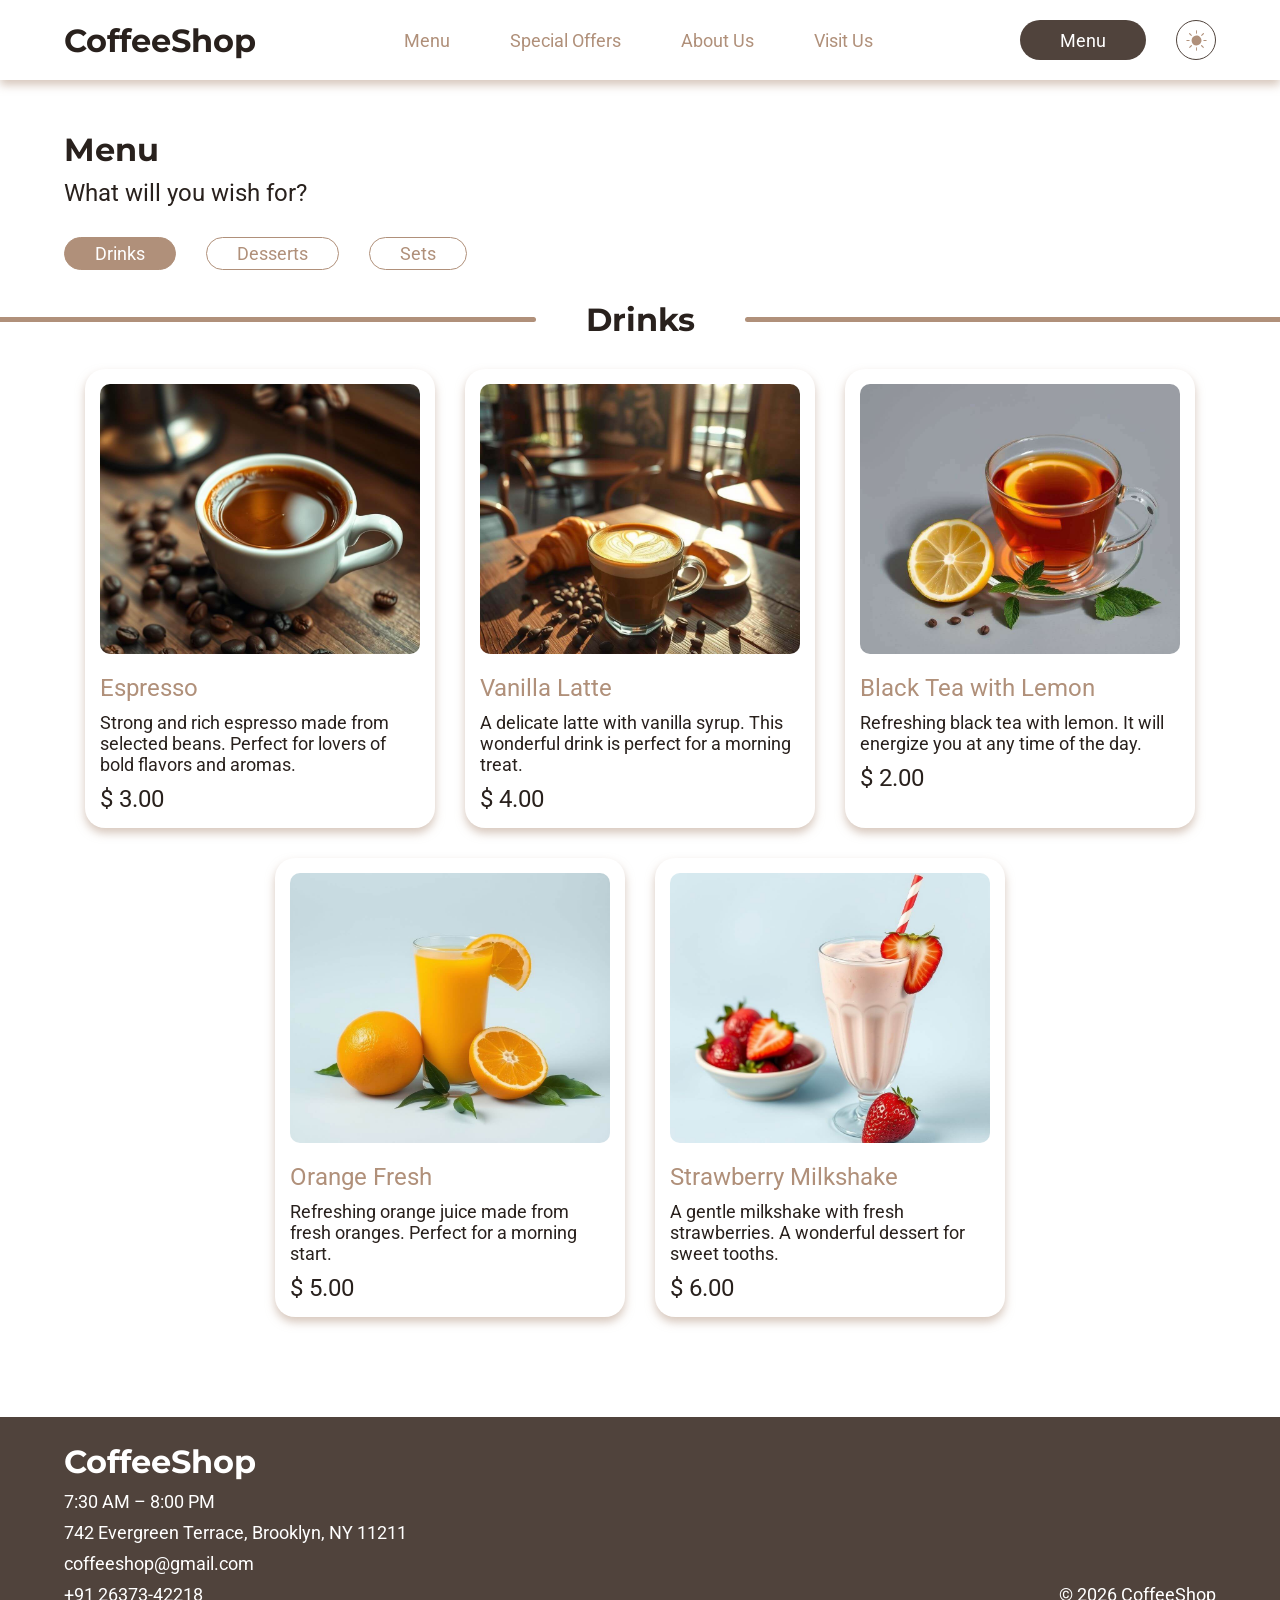
==== menu.html @ b41d5127 "fix: fix footer" ====
<!DOCTYPE html>
<html lang="en">
<head>
  <meta charset="UTF-8">
  <meta name="viewport" content="width=device-width, initial-scale=1.0">
  <link rel="stylesheet" href="css/style.css">
  <link rel="icon" href="assets/images/favicon.ico">
  <title>Menu</title>
</head>
<body id="body" class="light">
  <header class="header drop-shadow">
    <div class="flex-row main-container header__container">
      <h1 class="font-title-1"><a href="index.html">CoffeeShop</a></h1>
      <nav class="desktop">
        <ul class="flex-row gap-60">
          <li><a class="font-body accent-text" href="index.html#menu">Menu</a></li>
          <li><a class="font-body accent-text" href="index.html#specialOffers">Special Offers</a></li>
          <li><a class="font-body accent-text" href="index.html#aboutUs">About Us</a></li>
          <li><a class="font-body accent-text" href="index.html#visitUs">Visit Us</a></li>
        </ul>
      </nav>
      <div class="flex-row gap-30">
        <button class="main-button desktop" onclick="window.location.href='menu.html'">Menu</button>
        <button class="icon-button" onclick="changeTheme()" id="themeButton"><img src="assets/images/dark-theme.svg" alt="Change theme" id="themeButtonIcon"></button>
      </div>
    </div>
  </header>
  <main class="flex-col gap-30">
    <div class="backdrop" id="backdrop">
      <div class="flex-row gap-20 modal-window drop-shadow" id="modalWindow">
      </div>
    </div>
    <section class="main-container top-section">
      <div class="flex-col gap-10">
        <h1 class="font-title-1">Menu</h1>
        <p class="font-title-2">What will you wish for?</p>
      </div>
    </section>
    <section class="main-container flex-row gap-30 pins">
      <button class="pin active" id="drinksPin">Drinks</button>
      <button class="pin" id="dessertsPin">Desserts</button>
      <button class="pin" id="setsPin">Sets</button>
    </section>
    <section id="desserts">
      <div class="menu-section-heading">
        <div class="menu-section-heading-line left"></div>
        <h2 class="font-title-1" id="menuTitle">Drinks</h2>
        <div class="menu-section-heading-line right"></div>
      </div>
      <div class="main-container">
        <div class="flex-row gap-30 menu-grid" id="menuGrid">
        </div>
      </div>
    </section>
  </main>
  <footer class="footer">
    <div class="flex-row main-container">
      <div class="flex-col gap-10">
        <p class="font-title-1 white-text">CoffeeShop</p>
        <ul class="flex-col gap-10">
          <li><p class="font-body white-text">7:30 AM – 8:00 PM</p></li>
          <li><a target="_blank" href="https://maps.app.goo.gl/vK4vZaT15pXgo4U5A" class="font-body white-text">742 Evergreen Terrace, Brooklyn, NY 11211</a></li>
          <li><a target="_blank" href="mailto:coffeeshop@gmail.com" class="font-body white-text">coffeeshop@gmail.com</a></li>
          <li><a target="_blank" href="tel:+912637342218" class="font-body white-text">+91 26373-42218</a></li>
        </ul>
      </div>
      <p class="font-body white-text">© 2026 CoffeeShop</p>
    </div>
  </footer>
  <script src="js/main.js"></script>
  <script src="js/menu.js"></script>
</body>
</html>
---- css/style.css ----
@font-face {
  font-family: Roboto;
  src: url(/assets/fonts/Roboto-VariableFont_wdth\,wght.ttf);
}

@font-face {
  font-family: Montserrat;
  src: url(/assets/fonts/Montserrat-VariableFont_wght.ttf);
}

html {
  scroll-behavior: smooth;
}

body.dark {
  --color-background: var(--clr-primitive-dark-brown);
  --color-text-main: var(--clr-primitive-white);
  --color-second-background: var(--clr-primitive-brown);
  --color-buttons: var(--clr-primitive-light-brown);

  --color-white: var(--clr-primitive-white);
  --color-accent: var(--clr-primitive-brown);
  --color-light-accent: var(--clr-primitive-light-brown);
  --color-beige: var(--clr-primitive-beige);
  --color-gray: var(--clr-primitive-gray);
  --color-black: var(--clr-primitive-black);

  .drop-shadow {
    filter: drop-shadow(0px 5px 5px var(--clr-primitive-black-50));
  }
}

body.light {
  --color-background: var(--clr-primitive-white);
  --color-text-main: var(--clr-primitive-black);
  --color-second-background: var(--clr-primitive-beige);
  --color-buttons: var(--clr-primitive-brown);

  --color-white: var(--clr-primitive-white);
  --color-accent: var(--clr-primitive-brown);
  --color-light-accent: var(--clr-primitive-light-brown);
  --color-beige: var(--clr-primitive-beige);
  --color-gray: var(--clr-primitive-gray);
  --color-black: var(--clr-primitive-black);
  
  .drop-shadow {
    filter: drop-shadow(0px 5px 5px var(--clr-primitive-light-brown-50));
  }
}

body {
  display: flex;
  flex-direction: column;
  min-height: 100vh;
  background-color: var(--color-background);
}

main{
  flex: 1 0 auto;
}

section {
  scroll-margin-top: 100px;
}

:root {
  --clr-primitive-white: #FFFFFF;
  --clr-primitive-gray: #D9D9D9;
  --clr-primitive-brown: #50433C;
  --clr-primitive-dark-brown: #3a2f29;
  --clr-primitive-light-brown: #B0907A;
  --clr-primitive-light-brown-50: #b0907a83;
  --clr-primitive-beige: #E1D4C9;
  --clr-primitive-black: #29211d;
  --clr-primitive-black-50: #29211dbe;

  --color-text-main: var(--clr-primitive-black);
  --color-text-accent: var(--clr-primitive-light-brown);
  --color-text-white: var(--clr-primitive-white);

  --font-montserrat: 'Montserrat';
  --font-roboto: 'Roboto';

  --fs-h1: 32px;
  --fs-h2: 24px;
  --fs-body: 18px;
  --fs-caption: 14px;
  
  --fw-bold: 700;
  --fw-regular: 400;
}

a {
  text-decoration: none;
}

a:hover {
  text-decoration: underline;
}

h1 a {
  color: var(--color-text-main);
}

.font-title-1 {
  font-family: var(--font-montserrat);
  font-size: var(--fs-h1);
  font-weight: var(--fw-bold);
  color: var(--color-text-main);
}

.font-title-2 {
  font-family: var(--font-roboto);
  font-size: var(--fs-h2);
  font-weight: var(--fw-regular);
  color: var(--color-text-main);
}

.font-body {
  font-family: var(--font-roboto);
  font-size: var(--fs-body);
  font-weight: var(--fw-regular);
  color: var(--color-text-main);
}

.font-caption {
  font-family: var(--font-roboto);
  font-size: var(--fs-caption);
  color: var(--color-text-main);
  font-weight: var(--fw-regular);
}

.white-text {
  color: var(--color-text-white);
}

.accent-text {
  color: var(--color-text-accent);
}

* {
  margin: 0;
  padding: 0;
  box-sizing: border-box;
}

.main-container {
  margin: 0 auto;
  width: 1200px;
}

.header {
  background-color: var(--color-background);
  position: sticky;
  z-index: 10;
  top: 0;
}

.header ul, .footer ul {
  list-style: none;
}

.header__container {
  justify-content: space-between;
  height: 80px;
  align-items: center;
}

.main-button {
  background-color: var(--color-buttons);
  height: 40px;
  border: none;
  padding: 0 40px;
  border-radius: 20px;
  color: var(--color-text-white);
  font-family: var(--font-roboto);
  font-size: var(--fs-body);
  width: fit-content;
  transition: 0.3s;
}

.main-button:hover {
  background-color: var(--color-light-accent);
  color: var(--color-white);
  filter: drop-shadow(0px 0px 5px var(--color-light-accent) );
}

.icon-button {
  flex-shrink: 0;
  border: 1px solid var(--color-buttons);
  width: 40px;
  color: var(--color-buttons);
  height: 40px;
  font-family: var(--font-roboto);
  font-size: var(--fs-caption);
  font-weight: var(--fw-bold);
  background-color: var(--color-background);
  border-radius: 100px;
  transition: 0.2s;
  display: flex;
  align-items: center;
  justify-content: center;
}

.icon-button img {
  width: 25px;
}

.icon-button:hover{
  color: var(--color-text-accent);
  filter: drop-shadow(0px 0px 5px var(--color-beige) );
  border: 1px solid var(--color-light-accent);
}

.white-button {
  background-color: var(--color-white);
  color: var(--color-black);
}

.hero {
  height: 580px;
  background-color: var(--color-gray);
  background-image: url(/assets/images/hero-bg.jpg);
  background-position: center;
  background-repeat: no-repeat;
  background-size: cover;
  position: relative;
}

.hero-backdrop{
  position: absolute;
  top: 0;
  left: 0;
  width: 100%;
  height: 100%;
  filter: blur();
}

.hero__info{
  padding-top: 50px;
  width: 500px;
}

.menu {
  border-radius: 40px;
  padding: 30px 40px;
  margin-top: -190px;
  background-color: var(--color-background);

  .image-wrapper{
    width: 300px;
    height: 250px;
    border-radius: 20px;
    cursor: pointer;
  }

  img:hover {
    transform: scale(115%);
  }
}

.menu__categories {
  justify-content: space-between;
}

.menu__category {
  align-items: center;
}

.about-us__bg {
  position: relative;
  border-radius: 0 40px 40px 0;
  background-color: var(--color-second-background);
  margin-right: calc(( 100vw - 1200px)/2);
  padding: 40px 0 150px;
  padding-left: calc(( 100vw - 1200px)/2);
}

.about-us__features{
  display: flex;
  flex-direction: column;
  gap: 20px;
  position: absolute;
  top: 40px;
  right: calc(( 100vw - 1200px)/2*-1);

  .image-wrapper {
    width: 70px;
    height: 70px;
    border-radius: 10px;
  }
}

.about-us__feature-item {
  padding: 20px;
  border-radius: 20px 0 0 20px;
  background-color: var(--color-background);
  padding-right: calc(( 100vw - 1100px)/2);
}

.visit-us {
  .image-wrapper {
    border-radius: 40px;
    width: 670px;
    height: 350px;
  }
}

.image-wrapper {
  overflow: hidden;
  position: relative;
  flex-shrink: 0;

  img {
    position: absolute;
    width: 100%;
    height: 100%;
    object-fit: cover;
    object-position: center;
    transition: 0.5s;
  }
}

.about-us__info {
  width: 500px;
}
.flex-col{
  display: flex;
  flex-direction: column;
}
.flex-row{
  display: flex;
}

.gap-10{
  gap: 10px;
}
.gap-20{
  gap: 20px;
}
.gap-30{
  gap: 30px;
}
.gap-40{
  gap: 40px;
}
.gap-50{
  gap: 50px;
}
.gap-60{
  gap: 60px;
}
.gap-70{
  gap: 70px;
}

.visit-us__indicator {
  width: 5px;
  border-radius: 10px;
  background-color: var(--color-light-accent);
}

.visit-us__info {
  justify-content: space-between;
  align-items: center;
}

.footer {
  margin-top: 100px;
  background-color: var(--color-accent);
  padding: 25px 0;
  flex-shrink: 0;

  .main-container {
    justify-content: space-between;
    align-items: flex-end;
  }
}

.carousel__viewport {
  width: 100%;
  justify-content: space-between;
  align-items: center;
  
  .image-wrapper {
    width: 500px;
    height: 400px;
    border-radius: 20px;
  }

  .slide {
    width: 100%;
  }

}

.special-offers__carousel {
  align-items: center;
}

.carousel__indicator {
  width: 50px;
  height: 10px;
  border: 1px solid var(--color-second-background);
  border-radius: 100px;
}

.carousel__indicator.active {
  background-color: var(--color-second-background);
}

.special-offers {
  background-color: var(--color-second-background);
  padding: 20px 0;

  .main-container {
    border-radius: 40px;
    padding: 30px 40px;
    background-color: var(--color-background);
  }
}

button {
  cursor: pointer;
}

.menu-section-heading {
  display: flex;
  gap: 50px;
  align-items: center;
  margin-bottom: 30px;
}
.pins{
  flex-wrap: wrap;
}
.menu-section-heading-line {
  height: 5px;
  width: 100%;
  background-color: var(--color-light-accent);
}
.menu-section-heading-line.left {
  border-radius: 0 10px 10px 0;
}
.menu-section-heading-line.right {
  border-radius: 10px 0 0 10px;
}

.menu-item {
  padding: 15px;
  background-color: var(--color-background);
  border-radius: 20px;
  width: min-content;

  .image-wrapper {
    width: 320px;
    height: 270px;
    border-radius: 10px;
    cursor: pointer;
  }
 
  img:hover {
    transform: scale(115%);
  }
}

.top-section {
  margin-top: 50px;
}

.menu-grid {
  justify-content: center;
  flex-wrap: wrap;
}

.pin {
  border: 1px solid var(--color-light-accent);
  border-radius: 100px;
  padding: 5px 30px;
  background-color: var(--color-background);
  font-family: var(--font-roboto);
  font-size: var(--fs-body);
  color: var(--color-text-accent);
  width: fit-content;
  transition: 0.2s;
}

.pin:hover {
  filter: drop-shadow(0px 0px 5px var(--color-light-accent) );
}

.pin.active {
  color: var(--color-text-white);
  background-color: var(--color-light-accent);
}

.backdrop {
  width: 100vw;
  height: 100vh;
  position: fixed;
  z-index: 10;
  opacity: 0;
  pointer-events: none;
  transition: opacity 0.3s ease;
  background-color: #2f3e4b4c;
}

.backdrop.active {
  opacity: 1;
  pointer-events: all;
}

.modal-window {
  width: 950px;
  padding: 20px;
  border-radius: 20px;
  background-color: var(--color-background);
  position: absolute;
  z-index: 100;
  top: calc(40vh/2);
  left: -100%;
  transition: 0.3s;

  .image-wrapper {
    width: 400px;
    height: 360px;
    border-radius: 10px;
  }
}

.modal-window.active{
  display: flex;
  left: 50vw;
  transform: translateX(-50%);
}

.modal-window__info {
  width: 100%;
}

.modal-window__buttons {
  height: 100%;
}

.modal-window__title {
  justify-content: space-between;
}

.modal-window__caption {
  margin-left: 10px;
}

.modal-window__total {
  justify-content: space-between;
}

.modal-separator {
  height: 3px;
  width: 100%;
  flex-shrink: 0;
  background-color: var(--color-light-accent);
  border-radius: 10px;
}

.modal-button {
  width: 50px;
  height: 50px;
  border: 1px solid var(--color-light-accent);
  background-color: var(--color-background);
  border-radius: 100px;
  color: var(--color-text-main);
  font-family: var(--font-roboto);
  font-size: var(--fs-body);
  transition: 0.2s;
}

.modal-button:hover {
  filter: drop-shadow(0px 0px 5px var(--color-light-accent) );
}

.modal-button.active {
  background-color: var(--color-light-accent);
  color: var(--color-text-white);
}

@media screen and (max-width: 1300px) {
  .main-container {
    width: 90vw;
  }

  .about-us__bg {
    margin-right: calc((10vw)/2);
    padding-left: calc((10vw)/2);
  }

  .about-us__features{
    right: calc((10vw)/2*-1);
  }

  .carousel__viewport {
    .image-wrapper {
      width: 30vw;
      height: 300px;
    }
  }

  .menu {
    .image-wrapper {
      width: 25vw;
      height: 220px;
    }
  }

  .about-us__feature-item {
    padding-right: calc(10vw/2);
    box-sizing: content-box;
    width: 40vw;
  }

  .visit-us {
    .image-wrapper {
      width: 40vw;
      height: 350px;
    }
  }

  .about-us__info {
    width: 400px;
  }
}

@media screen and (max-width: 1000px) {

  .desktop {
    display: none;
  }

  .about-us__features .image-wrapper {
    width: 40px;
    height: 40px;
  }

  .about-us__info {
    width: 40vw;
  }

  .menu-item .image-wrapper {
    width: 250px ;
    height: 200px;
  }
}

@media screen and (max-width: 800px) {
  .tablet {
    display: none;
  }
  
  .menu {
    border-radius: 20px;
    padding: 20px;
  }

  .special-offers .main-container {
    padding: 20px;
    border-radius: 20px;
  }
  .carousel__viewport {

    .image-wrapper {
      width: 100%;
      height: 500px;
    }
  }
  .slide{
    flex-direction: column;
    
  }
  .visit-us__info {
    flex-direction: column;
    align-items: flex-start;
  }
  .visit-us {
    .image-wrapper {
      width: 100%;
    }
  }
  .footer {
    margin-top: 50px;
  }
  .about-us__info {
    width: 80vw;
  }
  .about-us__features {
    position: relative;
    top: 0;
  }
  .hero {
    height: 650px;
  }
  .hero__info{
    width: 100%;
  }
  .about-us__feature-item {
    width: 100%;
    box-sizing: border-box;
    padding-right: 40px;
  }
  .about-us__bg {
    display: flex;
    flex-direction: column;
    gap: 40px;
    padding-bottom: 50px;
  }
  .footer .main-container{
    align-items: flex-start;
    gap: 30px;
    flex-direction: column;
  }
  .menu .image-wrapper{
    height: 150px;
  }
}
@media screen and (max-width: 670px) {
  .menu-item .image-wrapper {
    width: 80vw ;
    height: 300px;
  }
}
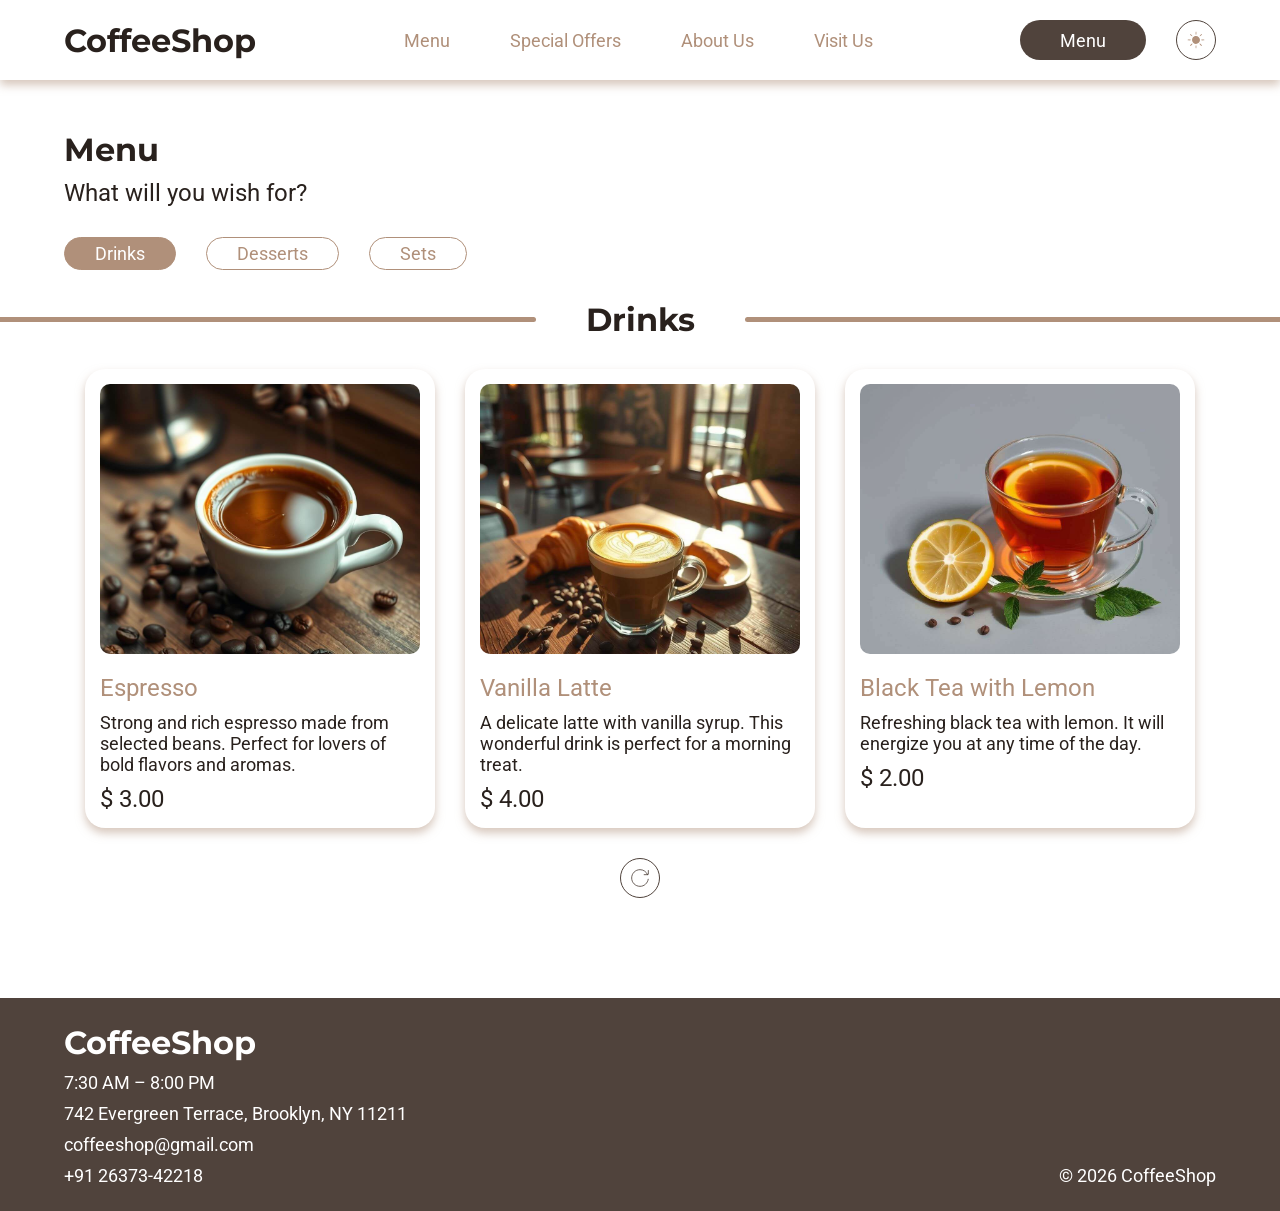
==== commit a98d4660: "feat: add refresh button" ====
--- a/menu.html
+++ b/menu.html
@@ -41,15 +41,16 @@
       <button class="pin" id="dessertsPin">Desserts</button>
       <button class="pin" id="setsPin">Sets</button>
     </section>
-    <section id="desserts">
+    <section class="menu-grid-section">
       <div class="menu-section-heading">
         <div class="menu-section-heading-line left"></div>
         <h2 class="font-title-1" id="menuTitle">Drinks</h2>
         <div class="menu-section-heading-line right"></div>
       </div>
-      <div class="main-container">
+      <div class="flex-col gap-30 main-container">
         <div class="flex-row gap-30 menu-grid" id="menuGrid">
         </div>
+        <button class="icon-button" id="refreshButton"><img id="refreshButtonIcon" src="assets/images/refresh-light.svg" alt=""></button>
       </div>
     </section>
   </main>
--- a/css/style.css
+++ b/css/style.css
@@ -202,8 +202,14 @@
   justify-content: center;
 }
 
+.menu-grid-section{
+  .main-container{
+    align-items: center;
+  }
+}
+
 .icon-button img {
-  width: 25px;
+  width: 20px;
 }
 
 .icon-button:hover{
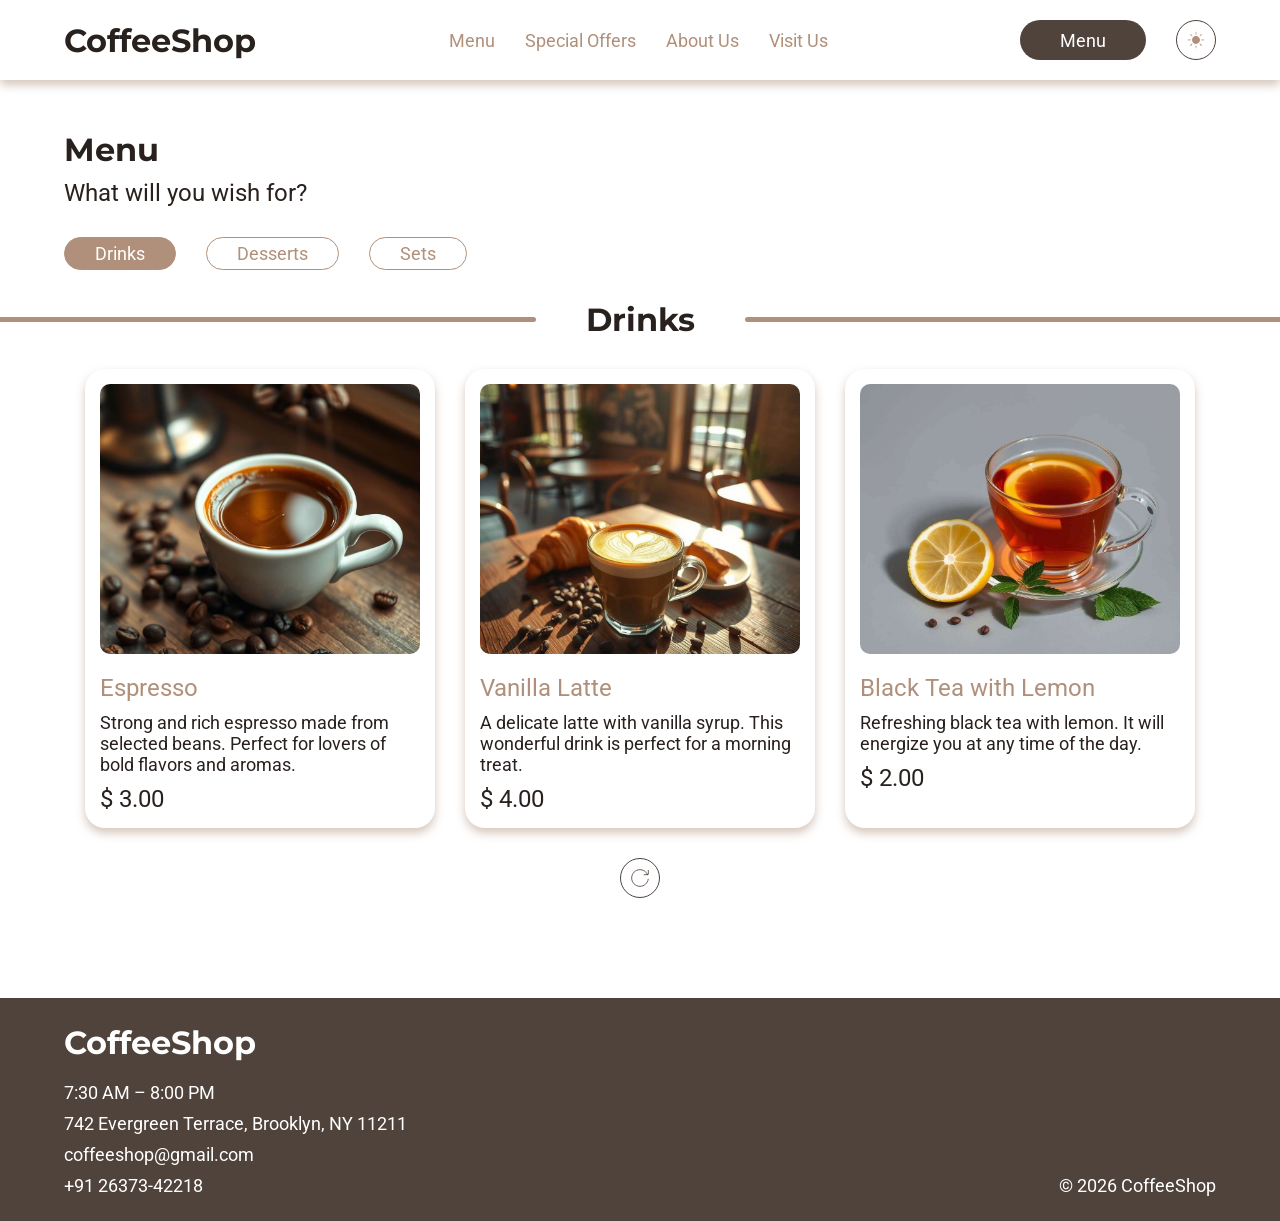
==== commit b6a2ad68: "feat: add burger menu" ====
--- a/menu.html
+++ b/menu.html
@@ -12,7 +12,7 @@
     <div class="flex-row main-container header__container">
       <h1 class="font-title-1"><a href="index.html">CoffeeShop</a></h1>
       <nav class="desktop">
-        <ul class="flex-row gap-60">
+        <ul class="flex-row gap-60 header-nav">
           <li><a class="font-body accent-text" href="index.html#menu">Menu</a></li>
           <li><a class="font-body accent-text" href="index.html#specialOffers">Special Offers</a></li>
           <li><a class="font-body accent-text" href="index.html#aboutUs">About Us</a></li>
@@ -21,11 +21,22 @@
       </nav>
       <div class="flex-row gap-30">
         <button class="main-button desktop" onclick="window.location.href='menu.html'">Menu</button>
+        <button class="icon-button burger-button" id="burgerButton"><img src="assets/images/burger-light.svg" alt="Burger Menu" id="burgerButtonIcon"></button>
         <button class="icon-button" onclick="changeTheme()" id="themeButton"><img src="assets/images/dark-theme.svg" alt="Change theme" id="themeButtonIcon"></button>
       </div>
     </div>
   </header>
   <main class="flex-col gap-30">
+    <div id="burgerMenu" class="burger-menu main-container drop-shadow">
+      <nav>
+        <ul class="flex-col gap-20 header-nav">
+          <li><a class="font-title-2 accent-text" href="index.html#menu">Menu</a></li>
+          <li><a class="font-title-2 accent-text" href="index.html#specialOffers">Special Offers</a></li>
+          <li><a class="font-title-2 accent-text" href="index.html#aboutUs">About Us</a></li>
+          <li><a class="font-title-2 accent-text" href="index.html#visitUs">Visit Us</a></li>
+        </ul>
+      </nav>
+    </div>
     <div class="backdrop" id="backdrop">
       <div class="flex-row gap-20 modal-window drop-shadow" id="modalWindow">
       </div>
@@ -56,7 +67,7 @@
   </main>
   <footer class="footer">
     <div class="flex-row main-container">
-      <div class="flex-col gap-10">
+      <div class="flex-col gap-20">
         <p class="font-title-1 white-text">CoffeeShop</p>
         <ul class="flex-col gap-10">
           <li><p class="font-body white-text">7:30 AM – 8:00 PM</p></li>
--- a/css/style.css
+++ b/css/style.css
@@ -233,15 +233,6 @@
   position: relative;
 }
 
-.hero-backdrop{
-  position: absolute;
-  top: 0;
-  left: 0;
-  width: 100%;
-  height: 100%;
-  filter: blur();
-}
-
 .hero__info{
   padding-top: 50px;
   width: 500px;
@@ -426,6 +417,30 @@
   }
 }
 
+.burger-menu{
+  padding: 30px;
+  background-color: var(--color-background);
+  border-radius: 0 0 20px 20px;
+  position: fixed;
+  top: -100%;
+  left: 50vw;
+  transform: translateX(-50%);
+  z-index: 5;
+  transition: 0.3s;
+
+  ul {
+    list-style: none;
+  }
+}
+
+.burger-button {
+  display: none;
+}
+
+.burger-menu.active {
+  top: 80px;
+}
+
 button {
   cursor: pointer;
 }
@@ -507,7 +522,7 @@
   opacity: 0;
   pointer-events: none;
   transition: opacity 0.3s ease;
-  background-color: #2f3e4b4c;
+  background-color: var(--clr-primitive-black-50);
 }
 
 .backdrop.active {
@@ -632,12 +647,27 @@
   .about-us__info {
     width: 400px;
   }
+
+  .modal-window {
+    width: 80vw;
+    .image-wrapper {
+      width: 30vw;
+    }
+  }
+
+  .header-nav {
+    gap: 30px;
+  }
 }
 
 @media screen and (max-width: 1000px) {
 
   .desktop {
     display: none;
+  }
+
+  .mobile {
+    display: block;
   }
 
   .about-us__features .image-wrapper {
@@ -652,6 +682,16 @@
   .menu-item .image-wrapper {
     width: 250px ;
     height: 200px;
+  }
+
+  .modal-window {
+    .image-wrapper {
+      height: 250px;
+    }
+  }
+
+  .burger-button {
+    display: flex;
   }
 }
 
@@ -724,10 +764,32 @@
   .menu .image-wrapper{
     height: 150px;
   }
+
+  .modal-window {
+    .image-wrapper {
+      height: 200px;
+    }
+  }
 }
 @media screen and (max-width: 670px) {
   .menu-item .image-wrapper {
     width: 80vw ;
     height: 300px;
   }
+
+  .modal-window {
+    flex-direction: column;
+
+    .image-wrapper {
+      width: 100%;
+      height: 300px;
+    }
+  }
+
+  .pin {
+    padding: 5px 20px;
+  }
+  .pins {
+    gap: 20px;
+  }
 }
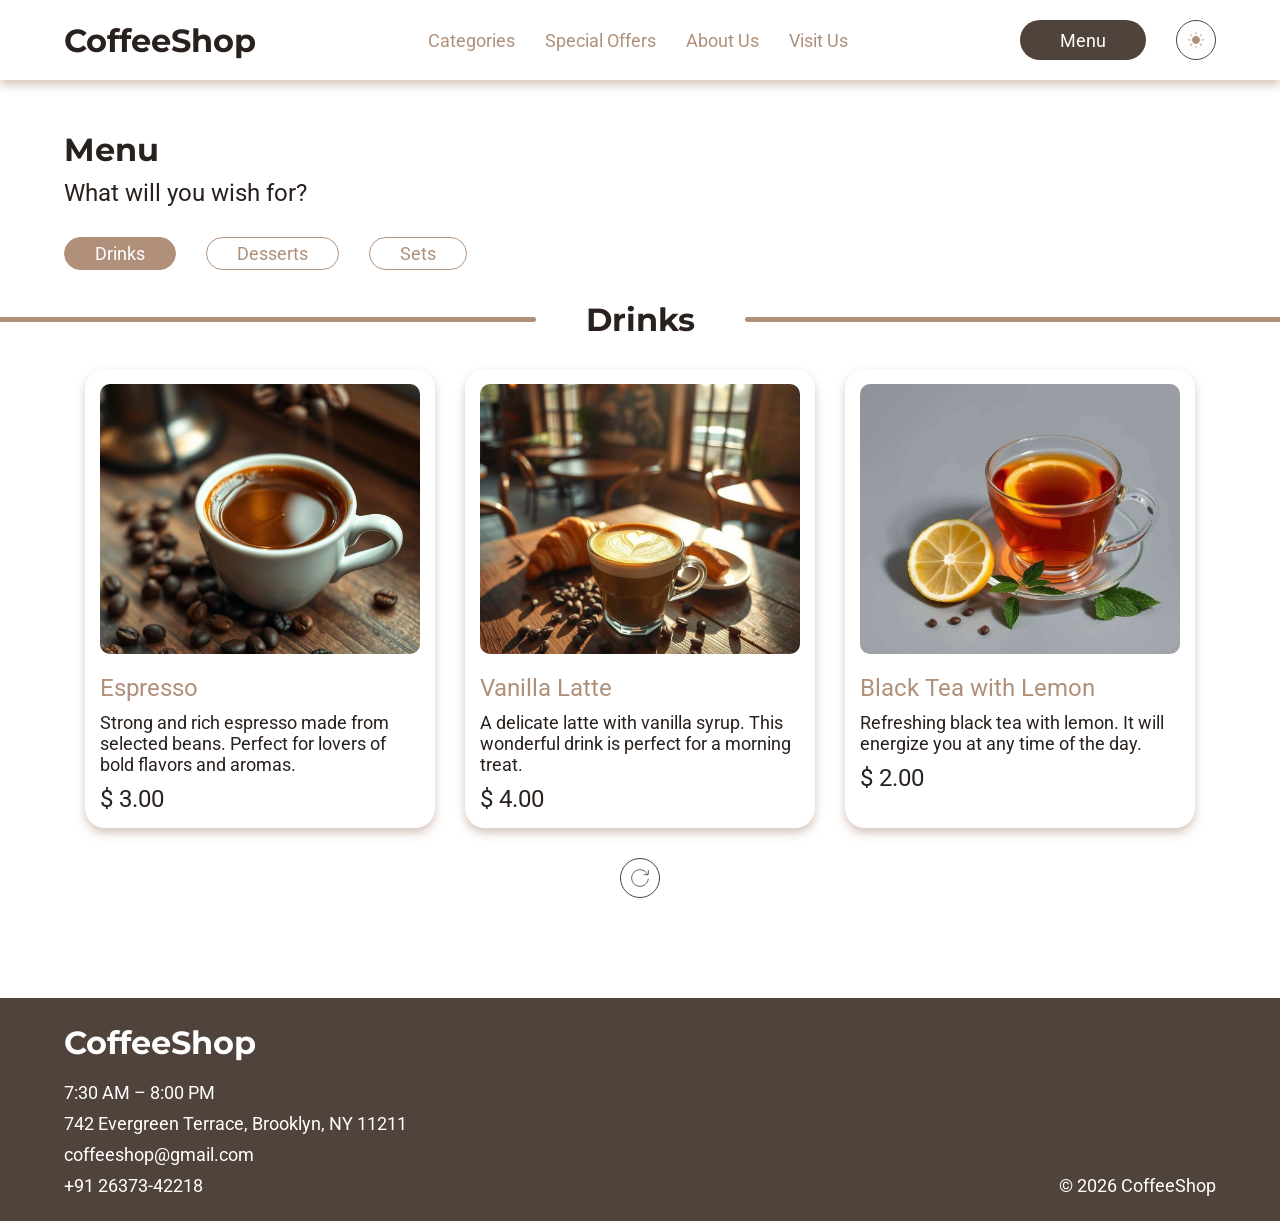
==== commit 30d5d6d4: "fix: fix categories section" ====
--- a/menu.html
+++ b/menu.html
@@ -5,7 +5,7 @@
   <meta name="viewport" content="width=device-width, initial-scale=1.0">
   <link rel="stylesheet" href="css/style.css">
   <link rel="icon" href="assets/images/favicon.ico">
-  <title>Menu</title>
+  <title>CoffeeShop - Menu</title>
 </head>
 <body id="body" class="light">
   <header class="header drop-shadow">
@@ -13,7 +13,7 @@
       <h1 class="font-title-1"><a href="index.html">CoffeeShop</a></h1>
       <nav class="desktop">
         <ul class="flex-row gap-60 header-nav">
-          <li><a class="font-body accent-text" href="index.html#menu">Menu</a></li>
+          <li><a class="font-body accent-text" href="index.html#menu">Categories</a></li>
           <li><a class="font-body accent-text" href="index.html#specialOffers">Special Offers</a></li>
           <li><a class="font-body accent-text" href="index.html#aboutUs">About Us</a></li>
           <li><a class="font-body accent-text" href="index.html#visitUs">Visit Us</a></li>
@@ -30,7 +30,7 @@
     <div id="burgerMenu" class="burger-menu main-container drop-shadow">
       <nav>
         <ul class="flex-col gap-20 header-nav">
-          <li><a class="font-title-2 accent-text" href="index.html#menu">Menu</a></li>
+          <li><a class="font-title-2 accent-text" href="index.html#menu">Categories</a></li>
           <li><a class="font-title-2 accent-text" href="index.html#specialOffers">Special Offers</a></li>
           <li><a class="font-title-2 accent-text" href="index.html#aboutUs">About Us</a></li>
           <li><a class="font-title-2 accent-text" href="index.html#visitUs">Visit Us</a></li>
@@ -48,14 +48,14 @@
       </div>
     </section>
     <section class="main-container flex-row gap-30 pins">
-      <button class="pin active" id="drinksPin">Drinks</button>
+      <button class="pin" id="drinksPin">Drinks</button>
       <button class="pin" id="dessertsPin">Desserts</button>
       <button class="pin" id="setsPin">Sets</button>
     </section>
     <section class="menu-grid-section">
       <div class="menu-section-heading">
         <div class="menu-section-heading-line left"></div>
-        <h2 class="font-title-1" id="menuTitle">Drinks</h2>
+        <h2 class="font-title-1 menu-title" id="menuTitle">Drinks</h2>
         <div class="menu-section-heading-line right"></div>
       </div>
       <div class="flex-col gap-30 main-container">
--- a/css/style.css
+++ b/css/style.css
@@ -1,11 +1,11 @@
 @font-face {
   font-family: Roboto;
-  src: url(/assets/fonts/Roboto-VariableFont_wdth\,wght.ttf);
+  src: url(../assets/fonts/Roboto-VariableFont_wdth\,wght.ttf);
 }
 
 @font-face {
   font-family: Montserrat;
-  src: url(/assets/fonts/Montserrat-VariableFont_wght.ttf);
+  src: url(../assets/fonts/Montserrat-VariableFont_wght.ttf);
 }
 
 html {
@@ -226,7 +226,7 @@
 .hero {
   height: 580px;
   background-color: var(--color-gray);
-  background-image: url(/assets/images/hero-bg.jpg);
+  background-image: url(../assets/images/hero-bg.jpg);
   background-position: center;
   background-repeat: no-repeat;
   background-size: cover;
@@ -445,6 +445,10 @@
   cursor: pointer;
 }
 
+.menu-title {
+  text-transform: capitalize;
+}
+
 .menu-section-heading {
   display: flex;
   gap: 50px;
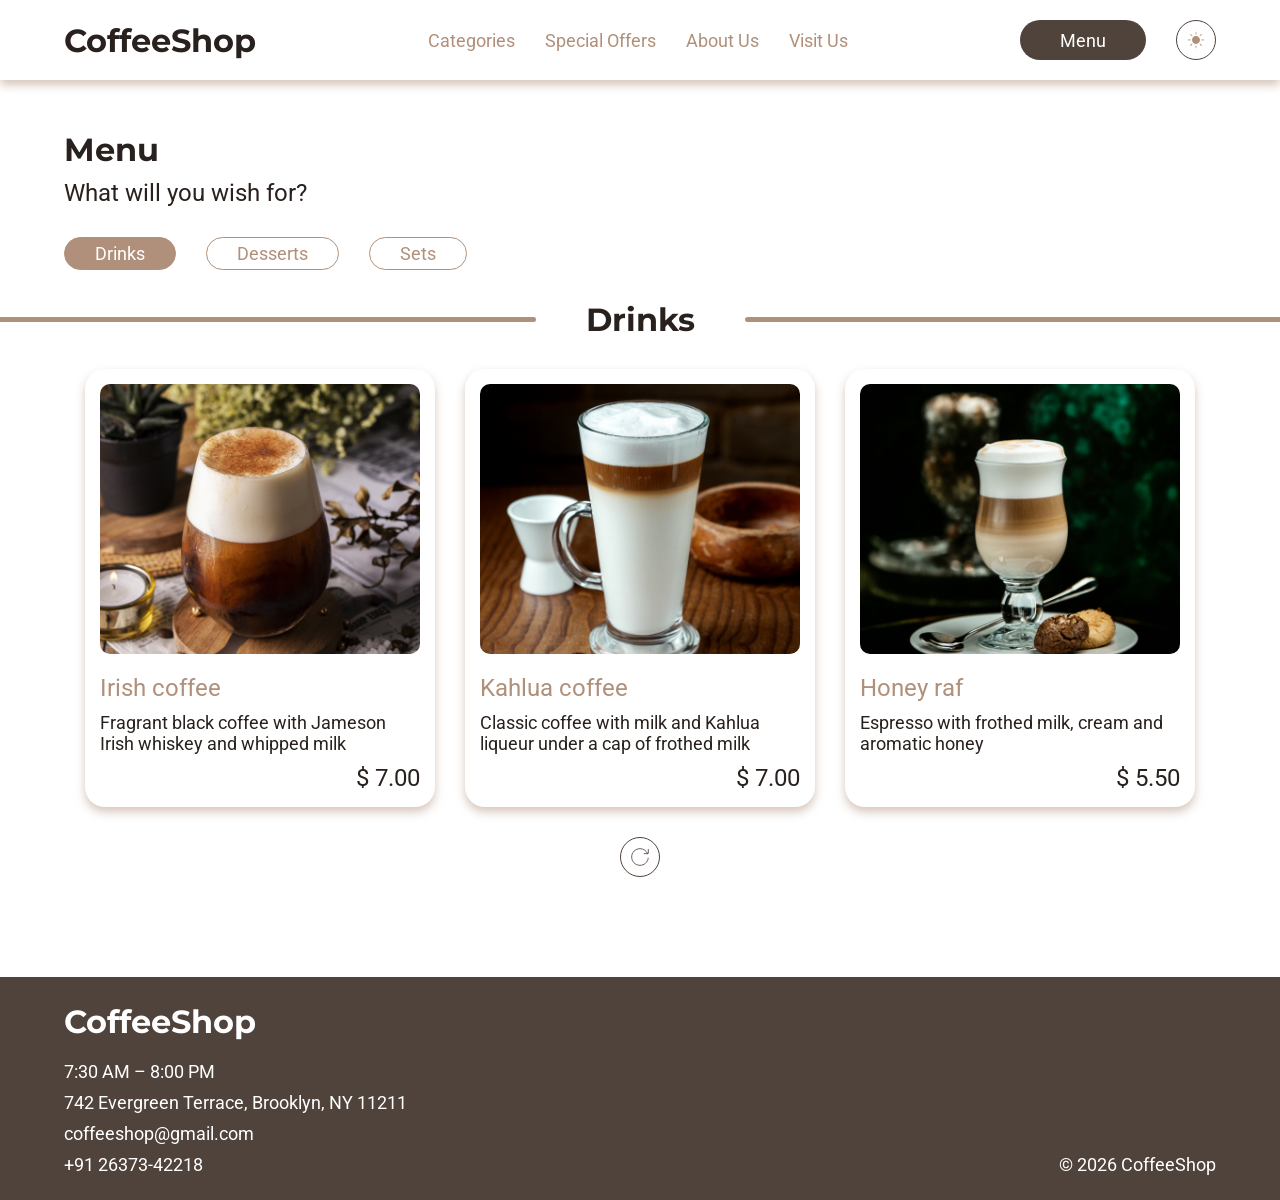
==== commit c102de8e: "feat: add scroll block with burger menu" ====
--- a/menu.html
+++ b/menu.html
@@ -21,7 +21,12 @@
       </nav>
       <div class="flex-row gap-30">
         <button class="main-button desktop" onclick="window.location.href='menu.html'">Menu</button>
-        <button class="icon-button burger-button" id="burgerButton"><img src="assets/images/burger-light.svg" alt="Burger Menu" id="burgerButtonIcon"></button>
+        <button class="icon-button burger-button" id="burgerButton">
+          <div class="flex-col burger-icon">
+            <div class="burger-line top"></div>
+            <div class="burger-line bottom"></div>
+          </div>
+        </button>
         <button class="icon-button" onclick="changeTheme()" id="themeButton"><img src="assets/images/dark-theme.svg" alt="Change theme" id="themeButtonIcon"></button>
       </div>
     </div>
@@ -34,6 +39,9 @@
           <li><a class="font-title-2 accent-text" href="index.html#specialOffers">Special Offers</a></li>
           <li><a class="font-title-2 accent-text" href="index.html#aboutUs">About Us</a></li>
           <li><a class="font-title-2 accent-text" href="index.html#visitUs">Visit Us</a></li>
+          <li>
+            <button class="main-button burger-link" onclick="window.location.href='menu.html'">Menu</button>
+          </li>
         </ul>
       </nav>
     </div>
@@ -43,15 +51,15 @@
     </div>
     <section class="main-container top-section">
       <div class="flex-col gap-10">
-        <h1 class="font-title-1">Menu</h1>
+        <h2 class="font-title-1">Menu</h2>
         <p class="font-title-2">What will you wish for?</p>
       </div>
     </section>
-    <section class="main-container flex-row gap-30 pins">
+    <div class="main-container flex-row gap-30 pins">
       <button class="pin" id="drinksPin">Drinks</button>
       <button class="pin" id="dessertsPin">Desserts</button>
       <button class="pin" id="setsPin">Sets</button>
-    </section>
+    </div>
     <section class="menu-grid-section">
       <div class="menu-section-heading">
         <div class="menu-section-heading-line left"></div>
--- a/css/style.css
+++ b/css/style.css
@@ -27,6 +27,10 @@
 
   .drop-shadow {
     filter: drop-shadow(0px 5px 5px var(--clr-primitive-black-50));
+  }
+
+  .backdrop {
+    background-color: var(--clr-primitive-black-80);
   }
 }
 
@@ -46,6 +50,10 @@
   .drop-shadow {
     filter: drop-shadow(0px 5px 5px var(--clr-primitive-light-brown-50));
   }
+
+  .backdrop {
+    background-color: var(--clr-primitive-black-50);
+  }
 }
 
 body {
@@ -53,6 +61,7 @@
   flex-direction: column;
   min-height: 100vh;
   background-color: var(--color-background);
+  transition: background-color 0.2s;  
 }
 
 main{
@@ -73,6 +82,7 @@
   --clr-primitive-beige: #E1D4C9;
   --clr-primitive-black: #29211d;
   --clr-primitive-black-50: #29211dbe;
+  --clr-primitive-black-80: #16120fbe;
 
   --color-text-main: var(--clr-primitive-black);
   --color-text-accent: var(--clr-primitive-light-brown);
@@ -92,10 +102,31 @@
 
 a {
   text-decoration: none;
-}
-
-a:hover {
-  text-decoration: underline;
+  transition: 0.2s;
+  position: relative;
+}
+
+a::before {
+  content: ' ';
+  display: block;
+  position: absolute;
+  bottom: -5px;
+  height: 3px;
+  width: 0;
+  border-radius: 10px;
+  transition: 0.3s;
+}
+
+.header a::before{
+  background-color: var(--color-light-accent);
+}
+
+.footer a::before{
+  background-color: var(--color-white);
+}
+
+a:hover::before {
+  width: 100%;
 }
 
 h1 a {
@@ -107,6 +138,7 @@
   font-size: var(--fs-h1);
   font-weight: var(--fw-bold);
   color: var(--color-text-main);
+  transition: color 0.2s;
 }
 
 .font-title-2 {
@@ -114,6 +146,7 @@
   font-size: var(--fs-h2);
   font-weight: var(--fw-regular);
   color: var(--color-text-main);
+  transition: color 0.2s;
 }
 
 .font-body {
@@ -121,6 +154,7 @@
   font-size: var(--fs-body);
   font-weight: var(--fw-regular);
   color: var(--color-text-main);
+  transition: color 0.2s;
 }
 
 .font-caption {
@@ -128,6 +162,7 @@
   font-size: var(--fs-caption);
   color: var(--color-text-main);
   font-weight: var(--fw-regular);
+  transition: color 0.2s;
 }
 
 .white-text {
@@ -152,8 +187,9 @@
 .header {
   background-color: var(--color-background);
   position: sticky;
-  z-index: 10;
+  z-index: 20;
   top: 0;
+  transition: background-color 0.2s;
 }
 
 .header ul, .footer ul {
@@ -242,6 +278,7 @@
   border-radius: 40px;
   padding: 30px 40px;
   margin-top: -190px;
+  transition: background-color 0.2s;
   background-color: var(--color-background);
 
   .image-wrapper{
@@ -268,6 +305,7 @@
   position: relative;
   border-radius: 0 40px 40px 0;
   background-color: var(--color-second-background);
+  transition: background-color 0.2s;
   margin-right: calc(( 100vw - 1200px)/2);
   padding: 40px 0 150px;
   padding-left: calc(( 100vw - 1200px)/2);
@@ -293,6 +331,7 @@
   border-radius: 20px 0 0 20px;
   background-color: var(--color-background);
   padding-right: calc(( 100vw - 1100px)/2);
+  transition: background-color 0.2s;
 }
 
 .visit-us {
@@ -384,10 +423,27 @@
     height: 400px;
     border-radius: 20px;
   }
+  
+  .slider {
+    overflow: hidden;
+    position: relative;
+    width: 100%;
+    height: 400px;
+  }
+  
+  .slides {
+    display: flex;
+    width: 100%;
+    position: absolute;
+    left: 0;
+    transition: 0.2s;
+  }
 
   .slide {
     width: 100%;
-  }
+    flex-shrink: 0;
+  }
+
 
 }
 
@@ -400,6 +456,7 @@
   height: 10px;
   border: 1px solid var(--color-second-background);
   border-radius: 100px;
+  transition: background-color 0.2s, border 0.2s;
 }
 
 .carousel__indicator.active {
@@ -408,12 +465,14 @@
 
 .special-offers {
   background-color: var(--color-second-background);
+  transition: background-color 0.2s;
   padding: 20px 0;
 
   .main-container {
     border-radius: 40px;
     padding: 30px 40px;
     background-color: var(--color-background);
+    transition: background-color 0.2s;
   }
 }
 
@@ -425,8 +484,8 @@
   top: -100%;
   left: 50vw;
   transform: translateX(-50%);
-  z-index: 5;
-  transition: 0.3s;
+  z-index: 15;
+  transition: 0.2s;
 
   ul {
     list-style: none;
@@ -435,6 +494,36 @@
 
 .burger-button {
   display: none;
+}
+
+.burger-icon {
+  width: 20px;
+  height: 20px;
+  position: relative;
+}
+
+.burger-line{
+  background-color: var(--color-buttons);
+  height: 2px;
+  width: 100%;
+  border-radius: 10px;
+  position: absolute;
+  transition: 0.2s;
+}
+.burger-line.top{
+  top: 5px;
+}
+.burger-line.bottom{
+  bottom: 5px;
+}
+
+.burger-button.active .burger-line.top{
+  rotate: 45deg;
+  top: 9px;
+}
+.burger-button.active .burger-line.bottom {
+  rotate: -45deg;
+  bottom: 9px;
 }
 
 .burger-menu.active {
@@ -475,17 +564,18 @@
   background-color: var(--color-background);
   border-radius: 20px;
   width: min-content;
+  transition: background-color 0.2s;
+  cursor: pointer;
 
   .image-wrapper {
     width: 320px;
     height: 270px;
     border-radius: 10px;
-    cursor: pointer;
   }
  
-  img:hover {
-    transform: scale(115%);
-  }
+}
+.menu-item:hover img {
+  transform: scale(115%);
 }
 
 .top-section {
@@ -526,7 +616,6 @@
   opacity: 0;
   pointer-events: none;
   transition: opacity 0.3s ease;
-  background-color: var(--clr-primitive-black-50);
 }
 
 .backdrop.active {
@@ -543,7 +632,7 @@
   z-index: 100;
   top: calc(40vh/2);
   left: -100%;
-  transition: 0.3s;
+  transition: 0.2s;
 
   .image-wrapper {
     width: 400px;
@@ -587,8 +676,9 @@
 }
 
 .modal-button {
-  width: 50px;
+  min-width: 50px;
   height: 50px;
+  padding: 0 15px;
   border: 1px solid var(--color-light-accent);
   background-color: var(--color-background);
   border-radius: 100px;
@@ -626,6 +716,9 @@
       width: 30vw;
       height: 300px;
     }
+    .slider {
+      height: 300px;
+    }
   }
 
   .menu {
@@ -717,6 +810,9 @@
 
     .image-wrapper {
       width: 100%;
+      height: 350px;
+    }
+    .slider {
       height: 500px;
     }
   }
@@ -783,17 +879,26 @@
 
   .modal-window {
     flex-direction: column;
+    top: 30px;
+
+    .image-wrapper {
+      display: none;
+    }
+  }
+
+  .pin {
+    padding: 5px 20px;
+  }
+  .pins {
+    gap: 20px;
+  }
+}
+@media screen and (max-width: 530px) {
+  .carousel__viewport {
 
     .image-wrapper {
       width: 100%;
-      height: 300px;
-    }
-  }
-
-  .pin {
-    padding: 5px 20px;
-  }
-  .pins {
-    gap: 20px;
+      height: 250px;
+    }
   }
 }
